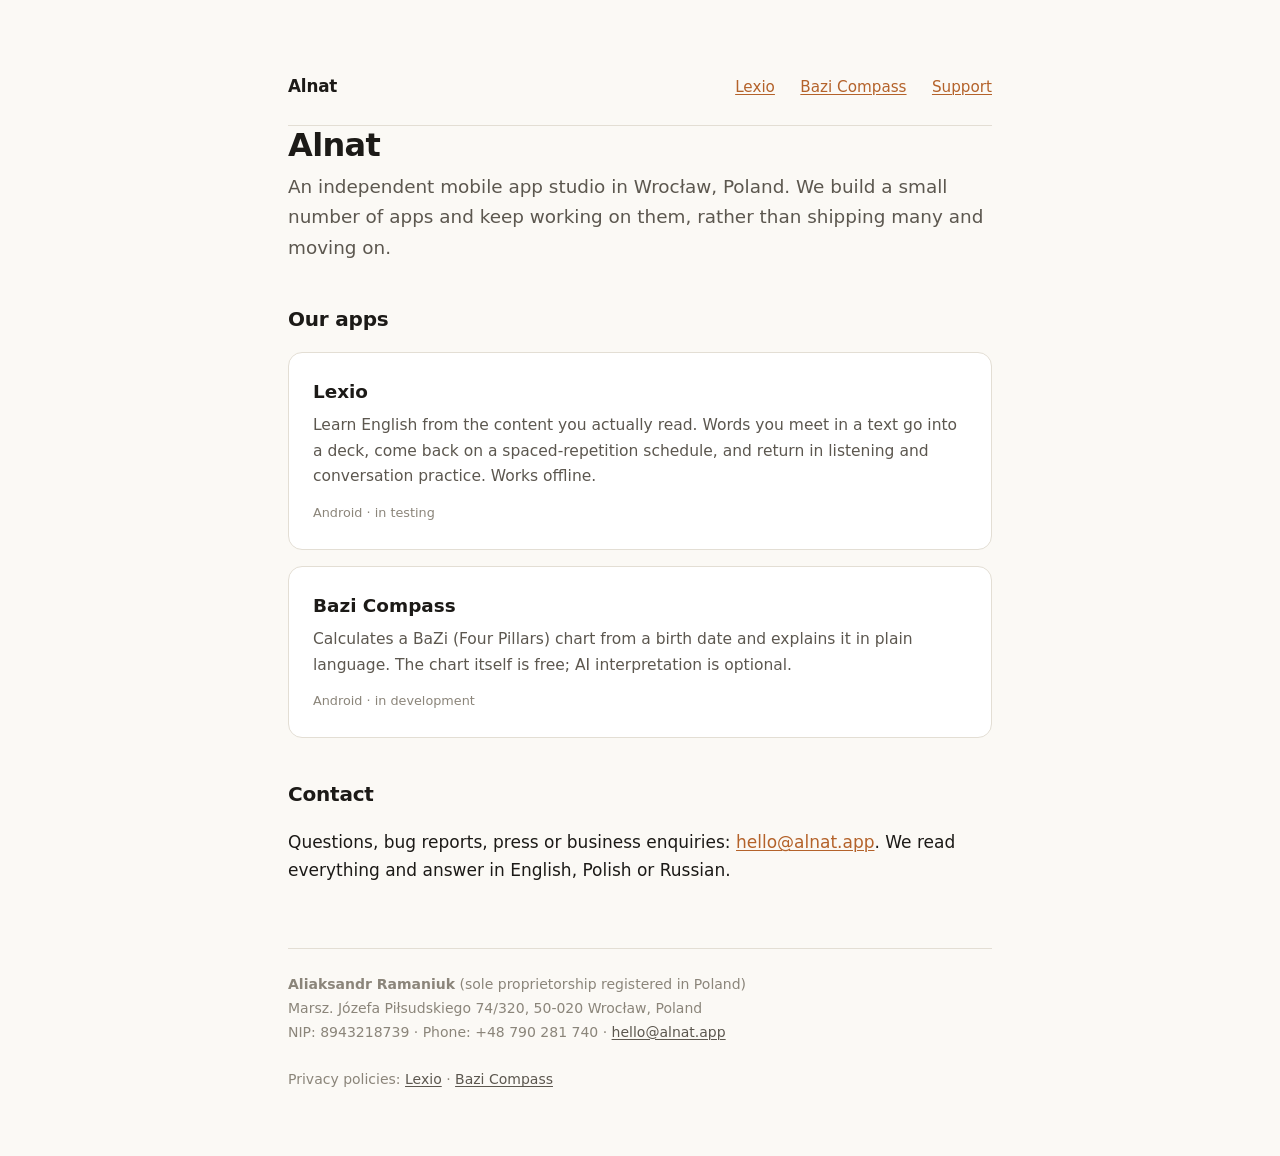
==== index.html @ 39a7bcdd "Сайт студии Alnat: страницы приложений и политики Статика на GitHub Pages под alnat.app. Сайт нужен " ====
<!DOCTYPE html>
<html lang="en">
<head>
<meta charset="utf-8">
<meta name="viewport" content="width=device-width, initial-scale=1">
<title>Alnat — mobile apps studio</title>
<meta name="description" content="Alnat is an independent mobile app studio based in Wrocław, Poland. We build Lexio and Bazi Compass.">
<link rel="stylesheet" href="/style.css">
</head>
<body>
<div class="wrap">

  <header class="top">
    <a class="brand" href="/">Alnat</a>
    <nav>
      <a href="/lexio/">Lexio</a>
      <a href="/bazi/">Bazi Compass</a>
      <a href="/support/">Support</a>
    </nav>
  </header>

  <h1>Alnat</h1>
  <p class="lead">
    An independent mobile app studio in Wrocław, Poland. We build a small number
    of apps and keep working on them, rather than shipping many and moving on.
  </p>

  <h2>Our apps</h2>

  <a class="app-card" href="/lexio/">
    <h3>Lexio</h3>
    <p>
      Learn English from the content you actually read. Words you meet in a text
      go into a deck, come back on a spaced-repetition schedule, and return in
      listening and conversation practice. Works offline.
    </p>
    <span class="tag">Android · in testing</span>
  </a>

  <a class="app-card" href="/bazi/">
    <h3>Bazi Compass</h3>
    <p>
      Calculates a BaZi (Four Pillars) chart from a birth date and explains it in
      plain language. The chart itself is free; AI interpretation is optional.
    </p>
    <span class="tag">Android · in development</span>
  </a>

  <h2>Contact</h2>
  <p>
    Questions, bug reports, press or business enquiries:
    <a href="mailto:hello@alnat.app">hello@alnat.app</a>.
    We read everything and answer in English, Polish or Russian.
  </p>

  <footer class="legal">
    <strong>Aliaksandr Ramaniuk</strong> (sole proprietorship registered in Poland)<br>
    Marsz. Józefa Piłsudskiego 74/320, 50-020 Wrocław, Poland<br>
    NIP: 8943218739 · Phone: +48 790 281 740 · <a href="mailto:hello@alnat.app">hello@alnat.app</a><br>
    <br>
    Privacy policies: <a href="/lexio/privacy/">Lexio</a> · <a href="/bazi/privacy/">Bazi Compass</a>
  </footer>

</div>
</body>
</html>
---- style.css ----
/* Alnat — общие стили сайта студии.
   Один файл на все страницы: их семь, и заводить сборку ради этого незачем. */

:root {
  --paper: #fbf9f5;
  --ink: #1c1a17;
  --muted: #5c574f;
  --faint: #8b857a;
  --line: #e3ded4;
  --accent: #b4622a;
  --card: #ffffff;
}

@media (prefers-color-scheme: dark) {
  :root {
    --paper: #161513;
    --ink: #ece8e1;
    --muted: #a8a298;
    --faint: #756f66;
    --line: #2c2a26;
    --accent: #d98246;
    --card: #1e1c19;
  }
}

* { box-sizing: border-box; }

body {
  margin: 0;
  padding: 0 1.25rem;
  background: var(--paper);
  color: var(--ink);
  font-family: system-ui, -apple-system, "Segoe UI", Roboto, sans-serif;
  font-size: 17px;
  line-height: 1.65;
  -webkit-text-size-adjust: 100%;
}

.wrap { max-width: 44rem; margin: 0 auto; padding: 3rem 0 4rem; }

a { color: var(--accent); text-decoration-thickness: 1px; text-underline-offset: 2px; }
a:hover { text-decoration-thickness: 2px; }

h1 { font-size: 2rem; line-height: 1.2; margin: 0 0 .5rem; letter-spacing: -.02em; }
h2 { font-size: 1.25rem; margin: 2.5rem 0 .75rem; letter-spacing: -.01em; }
h3 { font-size: 1rem; margin: 1.75rem 0 .5rem; }

.lead { font-size: 1.15rem; color: var(--muted); margin: 0 0 2rem; }

/* Шапка: имя студии слева, разделы справа. */
header.top {
  display: flex; flex-wrap: wrap; gap: 1rem;
  align-items: baseline; justify-content: space-between;
  padding: 1.5rem 0; border-bottom: 1px solid var(--line);
}
header.top .brand { font-weight: 700; font-size: 1.05rem; color: var(--ink); text-decoration: none; letter-spacing: -.01em; }
header.top nav a { margin-left: 1.25rem; font-size: .95rem; }

/* Карточка приложения на главной. */
.app-card {
  display: block; padding: 1.5rem; margin: 1rem 0;
  background: var(--card); border: 1px solid var(--line); border-radius: 14px;
  text-decoration: none; color: inherit;
}
.app-card:hover { border-color: var(--accent); }
.app-card h3 { margin: 0 0 .35rem; font-size: 1.15rem; color: var(--ink); }
.app-card p { margin: 0; color: var(--muted); font-size: .97rem; }
.app-card .tag { display: inline-block; margin-top: .75rem; font-size: .8rem; color: var(--faint); }

table { border-collapse: collapse; width: 100%; margin: 1rem 0; font-size: .95rem; }
th, td { text-align: left; padding: .6rem .75rem; border-bottom: 1px solid var(--line); vertical-align: top; }
th { color: var(--faint); font-weight: 600; font-size: .85rem; }

/* Врезка для главного утверждения политики. */
.note {
  padding: 1rem 1.25rem; margin: 1.5rem 0;
  border-left: 3px solid var(--accent); background: var(--card);
  border-radius: 0 8px 8px 0;
}
.note p { margin: 0; }

ul { padding-left: 1.25rem; }
li { margin: .4rem 0; }

footer.legal {
  margin-top: 4rem; padding-top: 1.5rem;
  border-top: 1px solid var(--line);
  font-size: .875rem; color: var(--faint); line-height: 1.7;
}
footer.legal a { color: var(--muted); }

.updated { font-size: .875rem; color: var(--faint); margin-top: -1rem; margin-bottom: 2rem; }
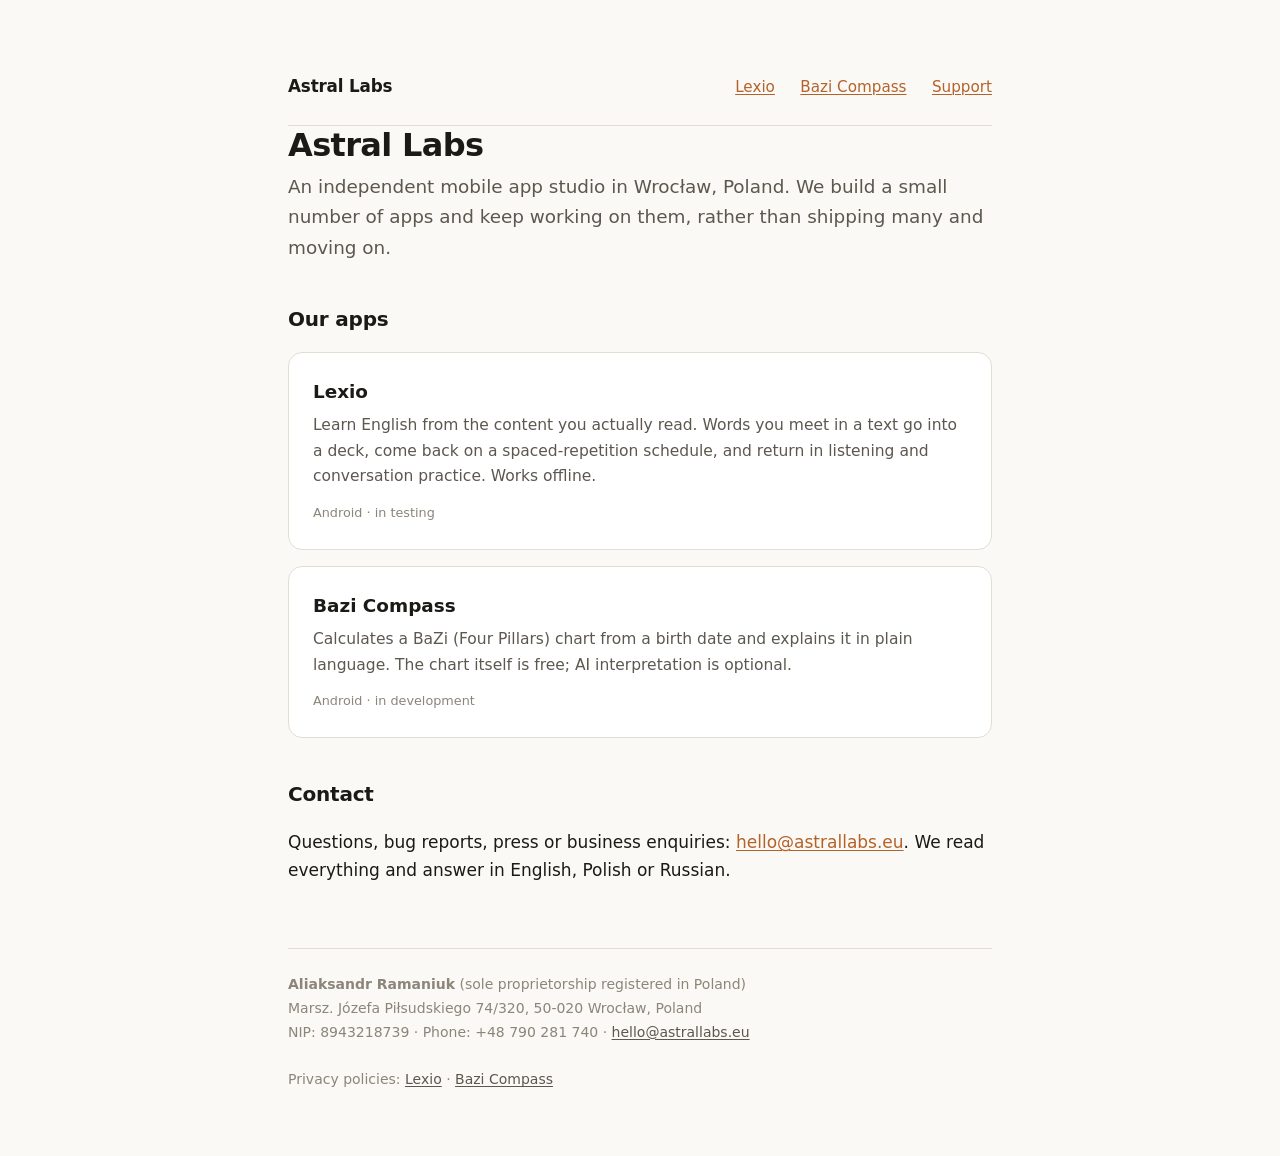
==== commit 3c2de42a: "Студия Astral Labs вместо Alnat: имя, домен astrallabs.eu, почта Имя разработчика в Play уже Astral " ====
--- a/index.html
+++ b/index.html
@@ -3,15 +3,15 @@
 <head>
 <meta charset="utf-8">
 <meta name="viewport" content="width=device-width, initial-scale=1">
-<title>Alnat — mobile apps studio</title>
-<meta name="description" content="Alnat is an independent mobile app studio based in Wrocław, Poland. We build Lexio and Bazi Compass.">
+<title>Astral Labs — mobile apps studio</title>
+<meta name="description" content="Astral Labs is an independent mobile app studio based in Wrocław, Poland. We build Lexio and Bazi Compass.">
 <link rel="stylesheet" href="/style.css">
 </head>
 <body>
 <div class="wrap">
 
   <header class="top">
-    <a class="brand" href="/">Alnat</a>
+    <a class="brand" href="/">Astral Labs</a>
     <nav>
       <a href="/lexio/">Lexio</a>
       <a href="/bazi/">Bazi Compass</a>
@@ -19,7 +19,7 @@
     </nav>
   </header>
 
-  <h1>Alnat</h1>
+  <h1>Astral Labs</h1>
   <p class="lead">
     An independent mobile app studio in Wrocław, Poland. We build a small number
     of apps and keep working on them, rather than shipping many and moving on.
@@ -49,14 +49,14 @@
   <h2>Contact</h2>
   <p>
     Questions, bug reports, press or business enquiries:
-    <a href="mailto:hello@alnat.app">hello@alnat.app</a>.
+    <a href="mailto:hello@astrallabs.eu">hello@astrallabs.eu</a>.
     We read everything and answer in English, Polish or Russian.
   </p>
 
   <footer class="legal">
     <strong>Aliaksandr Ramaniuk</strong> (sole proprietorship registered in Poland)<br>
     Marsz. Józefa Piłsudskiego 74/320, 50-020 Wrocław, Poland<br>
-    NIP: 8943218739 · Phone: +48 790 281 740 · <a href="mailto:hello@alnat.app">hello@alnat.app</a><br>
+    NIP: 8943218739 · Phone: +48 790 281 740 · <a href="mailto:hello@astrallabs.eu">hello@astrallabs.eu</a><br>
     <br>
     Privacy policies: <a href="/lexio/privacy/">Lexio</a> · <a href="/bazi/privacy/">Bazi Compass</a>
   </footer>
--- a/style.css
+++ b/style.css
@@ -1,4 +1,4 @@
-/* Alnat — общие стили сайта студии.
+/* Astral Labs — общие стили сайта студии.
    Один файл на все страницы: их семь, и заводить сборку ради этого незачем. */
 
 :root {
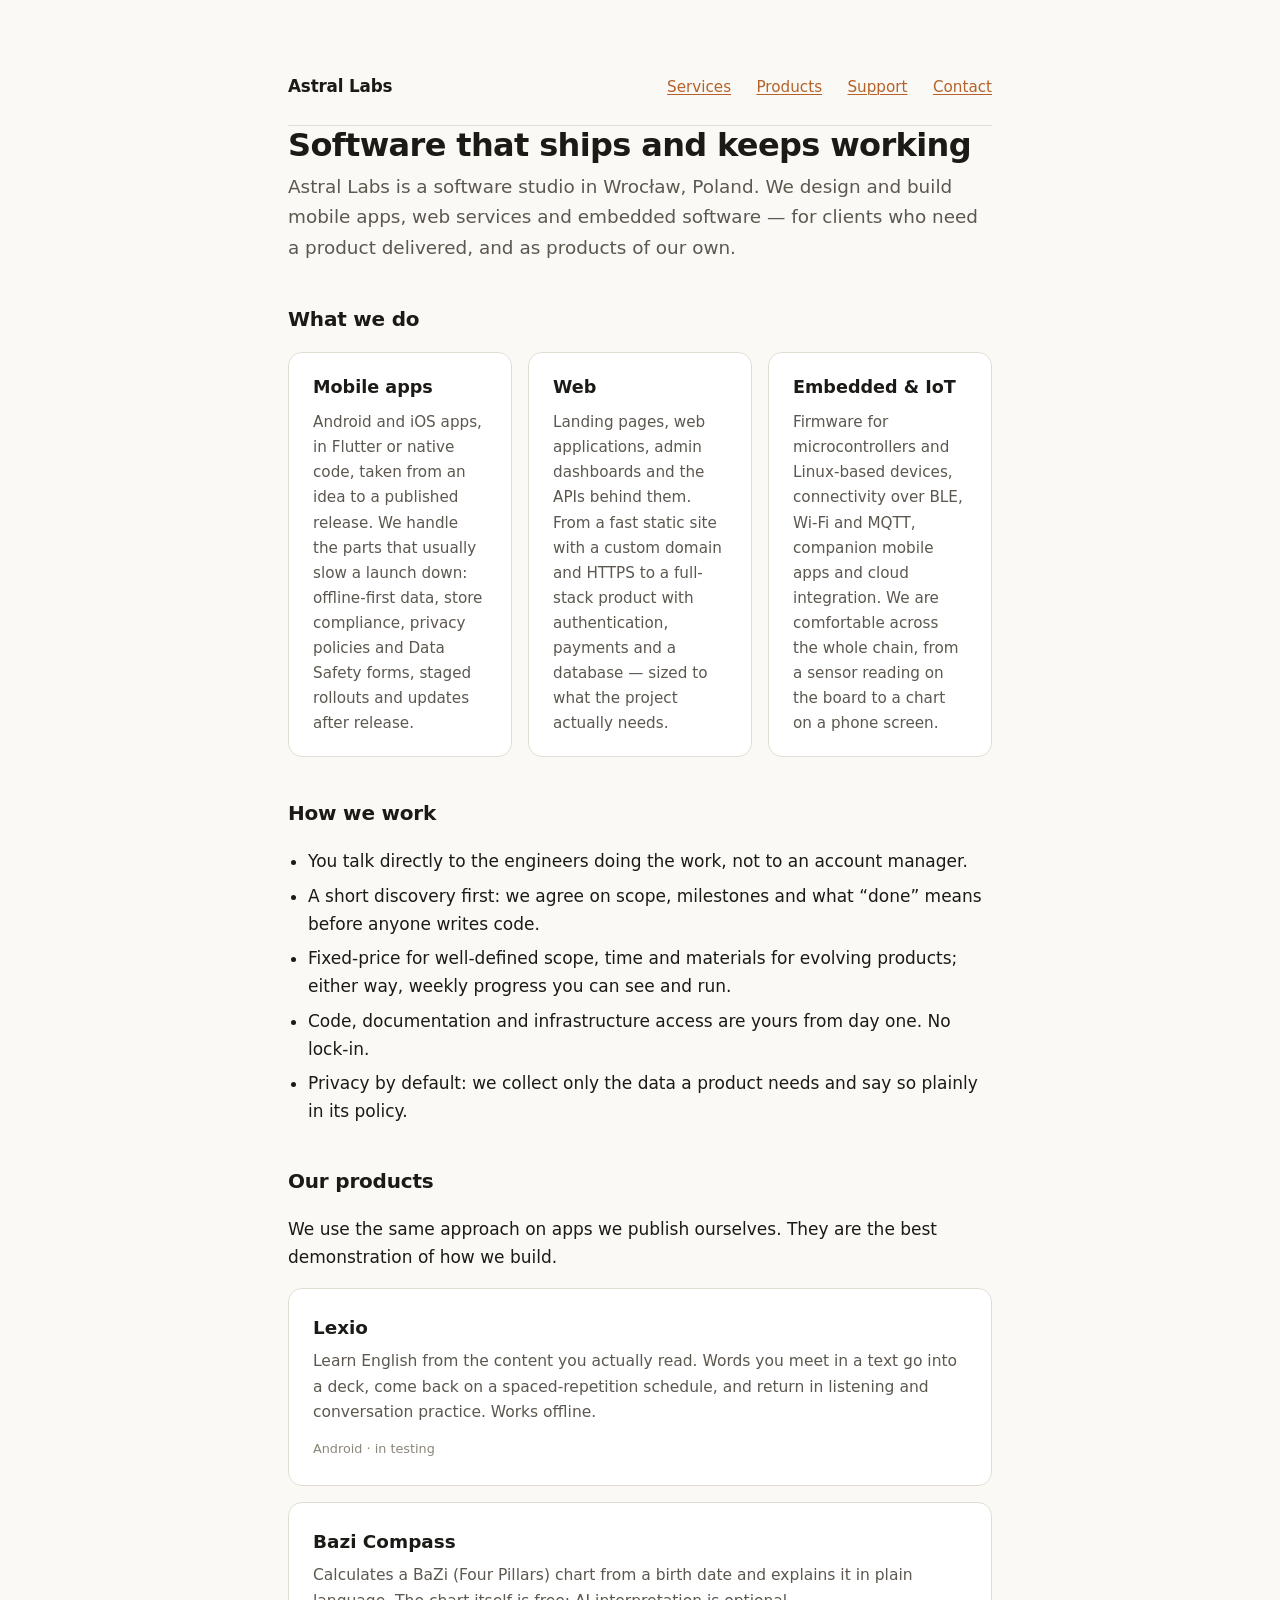
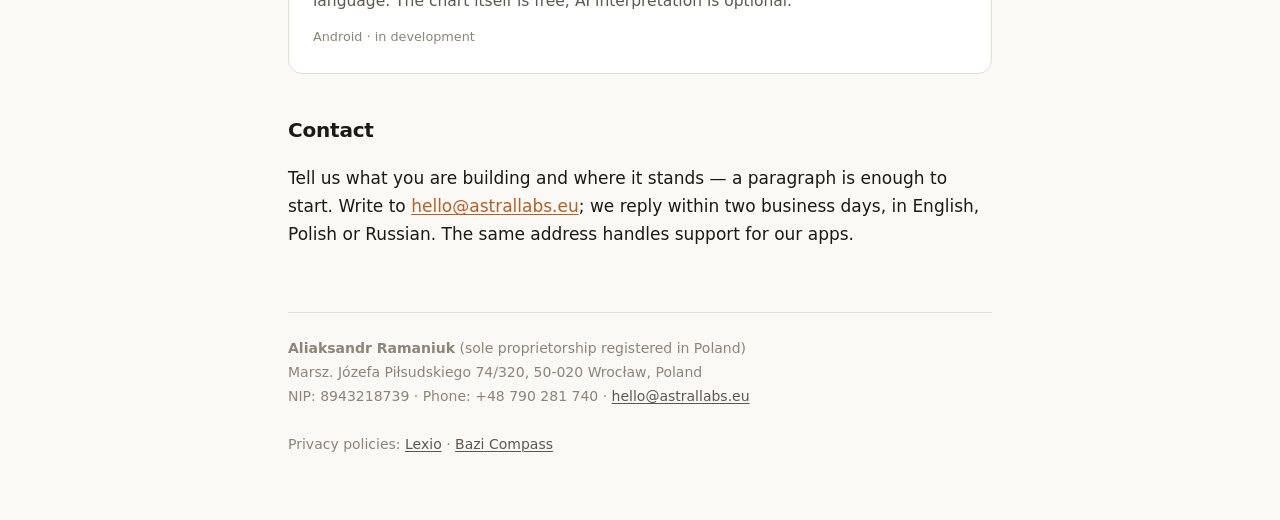
==== commit 33fefc2f: "Главная как лендинг студии: услуги, подход, продукты Вместо рассказа об одном разработчике — что сту" ====
--- a/index.html
+++ b/index.html
@@ -3,8 +3,8 @@
 <head>
 <meta charset="utf-8">
 <meta name="viewport" content="width=device-width, initial-scale=1">
-<title>Astral Labs — mobile apps studio</title>
-<meta name="description" content="Astral Labs is an independent mobile app studio based in Wrocław, Poland. We build Lexio and Bazi Compass.">
+<title>Astral Labs — mobile, web and embedded software studio</title>
+<meta name="description" content="Astral Labs is a software studio in Wrocław, Poland. We build mobile apps, web services and embedded software — for clients and as our own products.">
 <link rel="stylesheet" href="/style.css">
 </head>
 <body>
@@ -13,19 +13,68 @@
   <header class="top">
     <a class="brand" href="/">Astral Labs</a>
     <nav>
-      <a href="/lexio/">Lexio</a>
-      <a href="/bazi/">Bazi Compass</a>
+      <a href="#services">Services</a>
+      <a href="#products">Products</a>
       <a href="/support/">Support</a>
+      <a href="#contact">Contact</a>
     </nav>
   </header>
 
-  <h1>Astral Labs</h1>
+  <h1>Software that ships and keeps working</h1>
   <p class="lead">
-    An independent mobile app studio in Wrocław, Poland. We build a small number
-    of apps and keep working on them, rather than shipping many and moving on.
+    Astral Labs is a software studio in Wrocław, Poland. We design and build
+    mobile apps, web services and embedded software — for clients who need a
+    product delivered, and as products of our own.
   </p>
 
-  <h2>Our apps</h2>
+  <h2 id="services">What we do</h2>
+
+  <div class="grid">
+    <section class="service">
+      <h3>Mobile apps</h3>
+      <p>
+        Android and iOS apps, in Flutter or native code, taken from an idea to a
+        published release. We handle the parts that usually slow a launch down:
+        offline-first data, store compliance, privacy policies and Data Safety
+        forms, staged rollouts and updates after release.
+      </p>
+    </section>
+
+    <section class="service">
+      <h3>Web</h3>
+      <p>
+        Landing pages, web applications, admin dashboards and the APIs behind
+        them. From a fast static site with a custom domain and HTTPS to a
+        full-stack product with authentication, payments and a database — sized
+        to what the project actually needs.
+      </p>
+    </section>
+
+    <section class="service">
+      <h3>Embedded &amp; IoT</h3>
+      <p>
+        Firmware for microcontrollers and Linux-based devices, connectivity over
+        BLE, Wi-Fi and MQTT, companion mobile apps and cloud integration. We
+        are comfortable across the whole chain, from a sensor reading on the
+        board to a chart on a phone screen.
+      </p>
+    </section>
+  </div>
+
+  <h2>How we work</h2>
+  <ul>
+    <li>You talk directly to the engineers doing the work, not to an account manager.</li>
+    <li>A short discovery first: we agree on scope, milestones and what “done” means before anyone writes code.</li>
+    <li>Fixed-price for well-defined scope, time and materials for evolving products; either way, weekly progress you can see and run.</li>
+    <li>Code, documentation and infrastructure access are yours from day one. No lock-in.</li>
+    <li>Privacy by default: we collect only the data a product needs and say so plainly in its policy.</li>
+  </ul>
+
+  <h2 id="products">Our products</h2>
+  <p>
+    We use the same approach on apps we publish ourselves. They are the best
+    demonstration of how we build.
+  </p>
 
   <a class="app-card" href="/lexio/">
     <h3>Lexio</h3>
@@ -46,11 +95,12 @@
     <span class="tag">Android · in development</span>
   </a>
 
-  <h2>Contact</h2>
+  <h2 id="contact">Contact</h2>
   <p>
-    Questions, bug reports, press or business enquiries:
-    <a href="mailto:hello@astrallabs.eu">hello@astrallabs.eu</a>.
-    We read everything and answer in English, Polish or Russian.
+    Tell us what you are building and where it stands — a paragraph is enough
+    to start. Write to <a href="mailto:hello@astrallabs.eu">hello@astrallabs.eu</a>;
+    we reply within two business days, in English, Polish or Russian.
+    The same address handles support for our apps.
   </p>
 
   <footer class="legal">
--- a/style.css
+++ b/style.css
@@ -90,3 +90,12 @@
 footer.legal a { color: var(--muted); }
 
 .updated { font-size: .875rem; color: var(--faint); margin-top: -1rem; margin-bottom: 2rem; }
+
+/* Услуги на главной: три карточки в ряд, на телефоне в столбик. */
+.grid { display: grid; grid-template-columns: repeat(auto-fit, minmax(13rem, 1fr)); gap: 1rem; margin: 1rem 0; }
+.service {
+  padding: 1.25rem 1.5rem;
+  background: var(--card); border: 1px solid var(--line); border-radius: 14px;
+}
+.service h3 { margin: 0 0 .5rem; font-size: 1.1rem; }
+.service p { margin: 0; color: var(--muted); font-size: .95rem; }
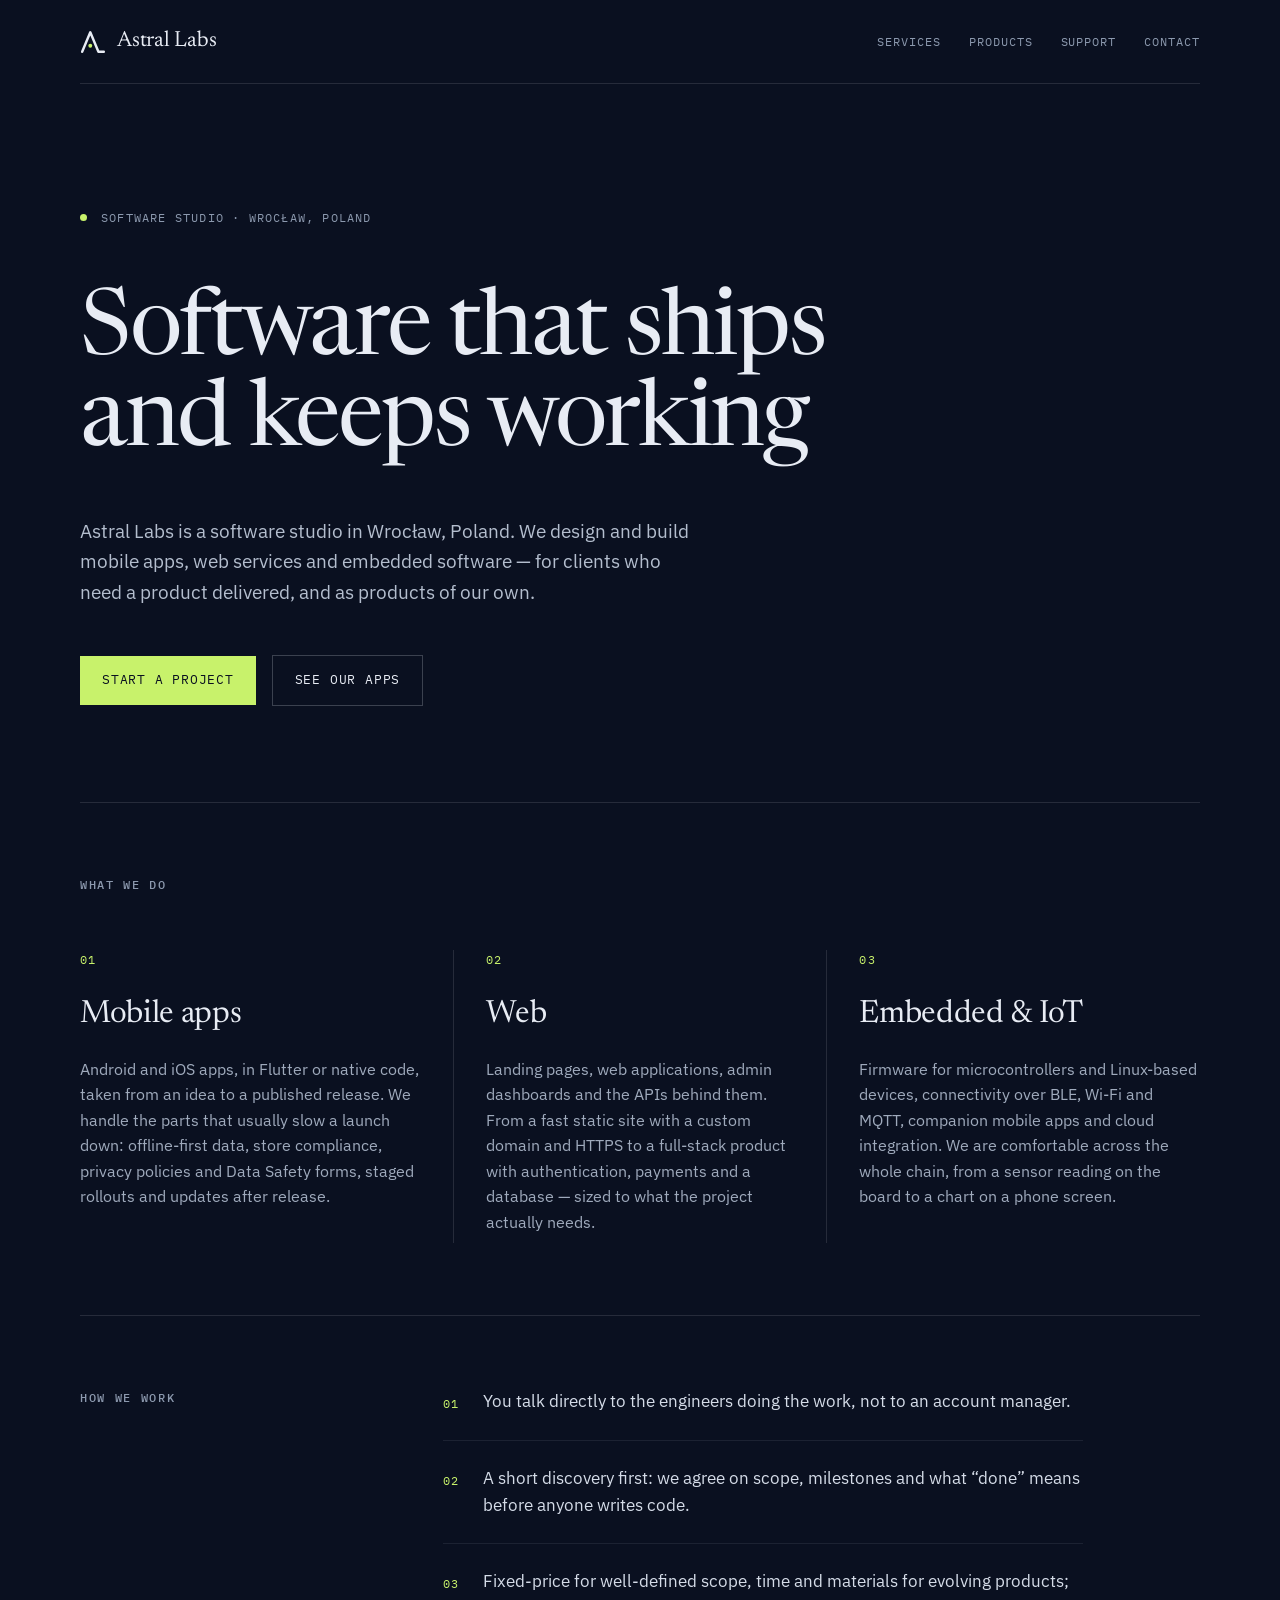
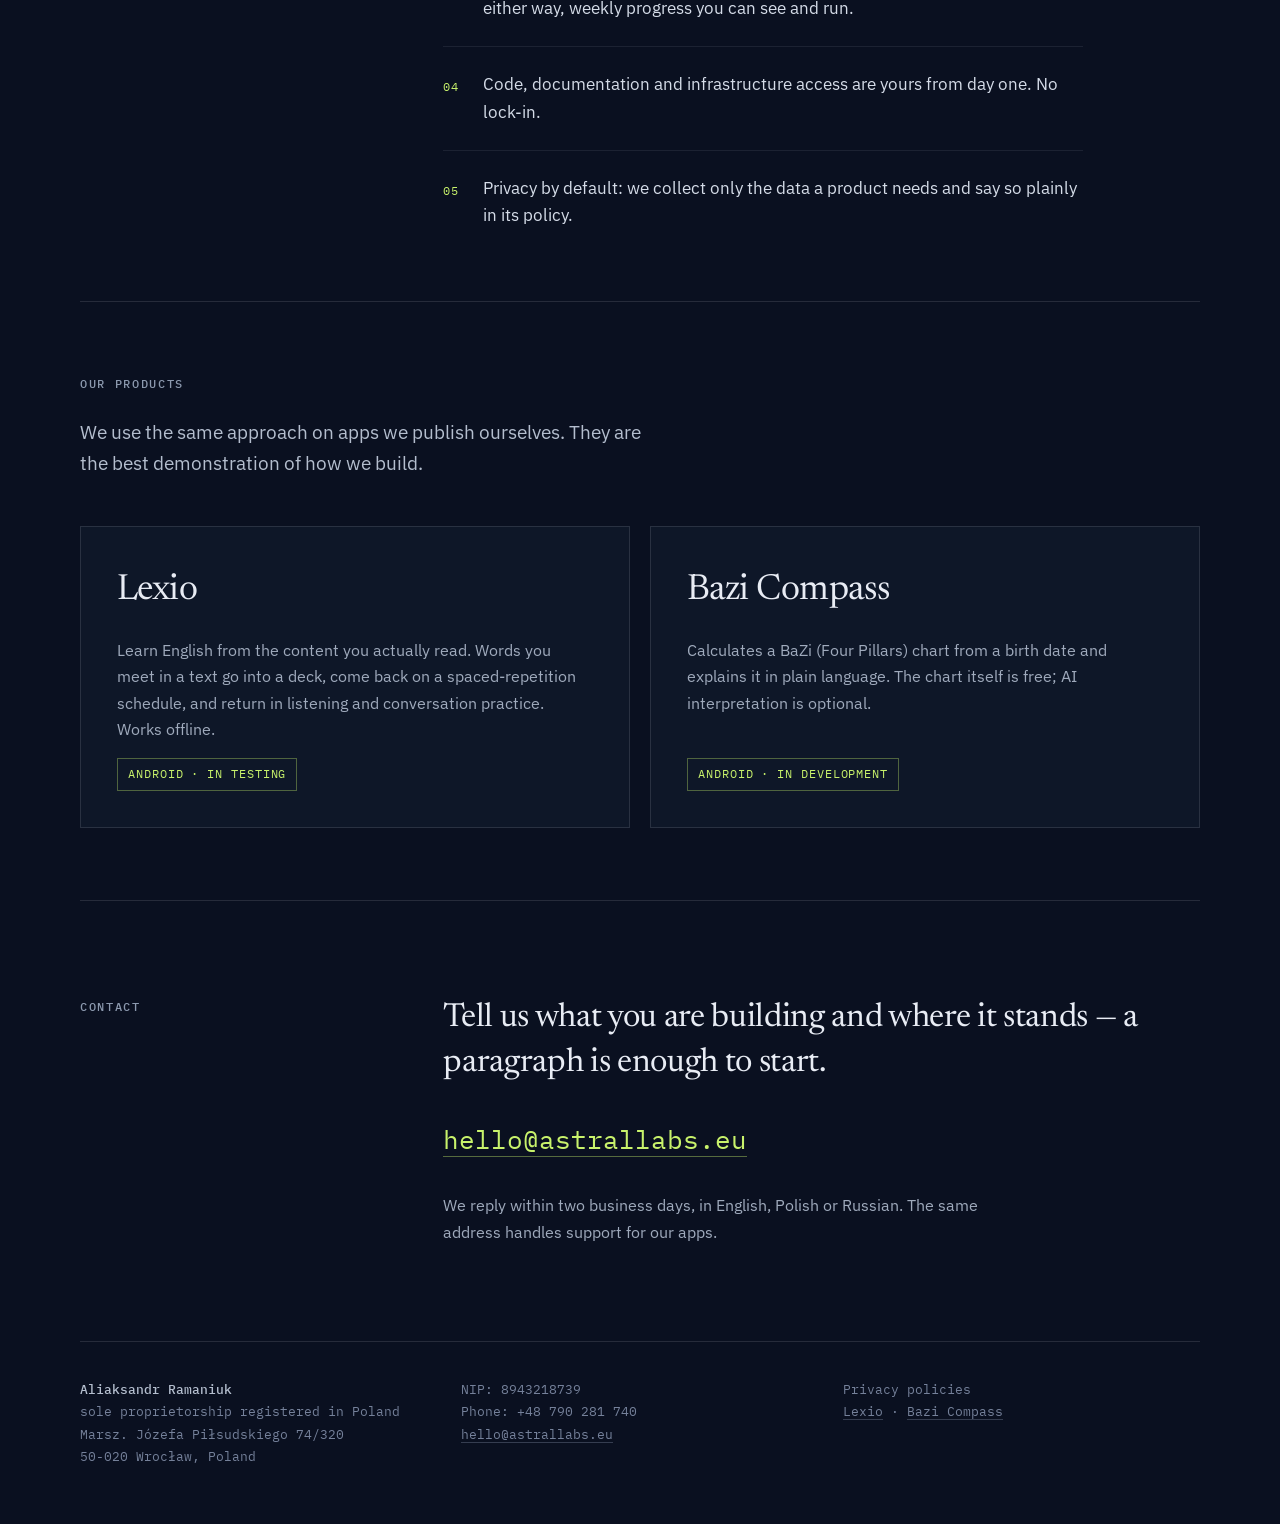
==== commit 221adfae: "Главная по макету из Claude Design: тёмная тема, Newsreader и IBM Plex Макет «Astral Labs - Home» из" ====
--- a/index.html
+++ b/index.html
@@ -5,13 +5,21 @@
 <meta name="viewport" content="width=device-width, initial-scale=1">
 <title>Astral Labs — mobile, web and embedded software studio</title>
 <meta name="description" content="Astral Labs is a software studio in Wrocław, Poland. We build mobile apps, web services and embedded software — for clients and as our own products.">
-<link rel="stylesheet" href="/style.css">
+<meta name="theme-color" content="#0A1020">
+<link rel="icon" type="image/svg+xml" href="/favicon.svg">
+<link rel="preconnect" href="https://fonts.googleapis.com">
+<link rel="preconnect" href="https://fonts.gstatic.com" crossorigin>
+<link href="https://fonts.googleapis.com/css2?family=Newsreader:ital,opsz,wght@0,6..72,300;0,6..72,400;1,6..72,300&family=IBM+Plex+Mono:wght@400;500&family=IBM+Plex+Sans:wght@400;500&display=swap" rel="stylesheet">
+<link rel="stylesheet" href="/theme.css">
 </head>
 <body>
 <div class="wrap">
 
   <header class="top">
-    <a class="brand" href="/">Astral Labs</a>
+    <a class="brand" href="/">
+      <svg viewBox="0 0 48 48" fill="none" aria-hidden="true"><path d="M4 42 L19 6 L34 42 H44" stroke="#E8ECF4" stroke-width="4.5" stroke-linecap="round" stroke-linejoin="round"/><circle cx="19" cy="31" r="3.6" fill="#C8F26B"/></svg>
+      <span>Astral Labs</span>
+    </a>
     <nav>
       <a href="#services">Services</a>
       <a href="#products">Products</a>
@@ -20,95 +28,123 @@
     </nav>
   </header>
 
-  <h1>Software that ships and keeps working</h1>
-  <p class="lead">
-    Astral Labs is a software studio in Wrocław, Poland. We design and build
-    mobile apps, web services and embedded software — for clients who need a
-    product delivered, and as products of our own.
-  </p>
+  <section class="hero">
+    <p class="eyebrow">Software studio · Wrocław, Poland</p>
+    <h1>Software that ships and keeps working</h1>
+    <p class="lead">
+      Astral Labs is a software studio in Wrocław, Poland. We design and build
+      mobile apps, web services and embedded software — for clients who need a
+      product delivered, and as products of our own.
+    </p>
+    <div class="actions">
+      <a class="btn primary" href="#contact">Start a project</a>
+      <a class="btn ghost" href="#products">See our apps</a>
+    </div>
+  </section>
 
-  <h2 id="services">What we do</h2>
+  <section class="block" id="services">
+    <h2 class="label">What we do</h2>
+    <div class="services">
+      <section>
+        <div class="num">01</div>
+        <h3>Mobile apps</h3>
+        <p>
+          Android and iOS apps, in Flutter or native code, taken from an idea to a
+          published release. We handle the parts that usually slow a launch down:
+          offline-first data, store compliance, privacy policies and Data Safety
+          forms, staged rollouts and updates after release.
+        </p>
+      </section>
+      <section>
+        <div class="num">02</div>
+        <h3>Web</h3>
+        <p>
+          Landing pages, web applications, admin dashboards and the APIs behind
+          them. From a fast static site with a custom domain and HTTPS to a
+          full-stack product with authentication, payments and a database — sized
+          to what the project actually needs.
+        </p>
+      </section>
+      <section>
+        <div class="num">03</div>
+        <h3>Embedded &amp; IoT</h3>
+        <p>
+          Firmware for microcontrollers and Linux-based devices, connectivity over
+          BLE, Wi-Fi and MQTT, companion mobile apps and cloud integration. We
+          are comfortable across the whole chain, from a sensor reading on the
+          board to a chart on a phone screen.
+        </p>
+      </section>
+    </div>
+  </section>
 
-  <div class="grid">
-    <section class="service">
-      <h3>Mobile apps</h3>
-      <p>
-        Android and iOS apps, in Flutter or native code, taken from an idea to a
-        published release. We handle the parts that usually slow a launch down:
-        offline-first data, store compliance, privacy policies and Data Safety
-        forms, staged rollouts and updates after release.
+  <section class="block split">
+    <h2 class="label">How we work</h2>
+    <ul class="principles">
+      <li><span class="num">01</span><span>You talk directly to the engineers doing the work, not to an account manager.</span></li>
+      <li><span class="num">02</span><span>A short discovery first: we agree on scope, milestones and what “done” means before anyone writes code.</span></li>
+      <li><span class="num">03</span><span>Fixed-price for well-defined scope, time and materials for evolving products; either way, weekly progress you can see and run.</span></li>
+      <li><span class="num">04</span><span>Code, documentation and infrastructure access are yours from day one. No lock-in.</span></li>
+      <li><span class="num">05</span><span>Privacy by default: we collect only the data a product needs and say so plainly in its policy.</span></li>
+    </ul>
+  </section>
+
+  <section class="block" id="products">
+    <h2 class="label" style="margin-bottom:24px">Our products</h2>
+    <p class="intro" style="margin-bottom:48px;max-width:52ch">
+      We use the same approach on apps we publish ourselves. They are the best
+      demonstration of how we build.
+    </p>
+    <div class="products">
+      <a class="app-card" href="/lexio/">
+        <h3>Lexio</h3>
+        <p>
+          Learn English from the content you actually read. Words you meet in a text
+          go into a deck, come back on a spaced-repetition schedule, and return in
+          listening and conversation practice. Works offline.
+        </p>
+        <span class="tag">Android · in testing</span>
+      </a>
+      <a class="app-card" href="/bazi/">
+        <h3>Bazi Compass</h3>
+        <p>
+          Calculates a BaZi (Four Pillars) chart from a birth date and explains it in
+          plain language. The chart itself is free; AI interpretation is optional.
+        </p>
+        <span class="tag">Android · in development</span>
+      </a>
+    </div>
+  </section>
+
+  <section class="block split contact" id="contact">
+    <h2 class="label">Contact</h2>
+    <div class="contact-body">
+      <p class="pitch">Tell us what you are building and where it stands — a paragraph is enough to start.</p>
+      <div><a class="email" href="mailto:hello@astrallabs.eu">hello@astrallabs.eu</a></div>
+      <p class="aside">
+        We reply within two business days, in English, Polish or Russian.
+        The same address handles support for our apps.
       </p>
-    </section>
-
-    <section class="service">
-      <h3>Web</h3>
-      <p>
-        Landing pages, web applications, admin dashboards and the APIs behind
-        them. From a fast static site with a custom domain and HTTPS to a
-        full-stack product with authentication, payments and a database — sized
-        to what the project actually needs.
-      </p>
-    </section>
-
-    <section class="service">
-      <h3>Embedded &amp; IoT</h3>
-      <p>
-        Firmware for microcontrollers and Linux-based devices, connectivity over
-        BLE, Wi-Fi and MQTT, companion mobile apps and cloud integration. We
-        are comfortable across the whole chain, from a sensor reading on the
-        board to a chart on a phone screen.
-      </p>
-    </section>
-  </div>
-
-  <h2>How we work</h2>
-  <ul>
-    <li>You talk directly to the engineers doing the work, not to an account manager.</li>
-    <li>A short discovery first: we agree on scope, milestones and what “done” means before anyone writes code.</li>
-    <li>Fixed-price for well-defined scope, time and materials for evolving products; either way, weekly progress you can see and run.</li>
-    <li>Code, documentation and infrastructure access are yours from day one. No lock-in.</li>
-    <li>Privacy by default: we collect only the data a product needs and say so plainly in its policy.</li>
-  </ul>
-
-  <h2 id="products">Our products</h2>
-  <p>
-    We use the same approach on apps we publish ourselves. They are the best
-    demonstration of how we build.
-  </p>
-
-  <a class="app-card" href="/lexio/">
-    <h3>Lexio</h3>
-    <p>
-      Learn English from the content you actually read. Words you meet in a text
-      go into a deck, come back on a spaced-repetition schedule, and return in
-      listening and conversation practice. Works offline.
-    </p>
-    <span class="tag">Android · in testing</span>
-  </a>
-
-  <a class="app-card" href="/bazi/">
-    <h3>Bazi Compass</h3>
-    <p>
-      Calculates a BaZi (Four Pillars) chart from a birth date and explains it in
-      plain language. The chart itself is free; AI interpretation is optional.
-    </p>
-    <span class="tag">Android · in development</span>
-  </a>
-
-  <h2 id="contact">Contact</h2>
-  <p>
-    Tell us what you are building and where it stands — a paragraph is enough
-    to start. Write to <a href="mailto:hello@astrallabs.eu">hello@astrallabs.eu</a>;
-    we reply within two business days, in English, Polish or Russian.
-    The same address handles support for our apps.
-  </p>
+    </div>
+  </section>
 
   <footer class="legal">
-    <strong>Aliaksandr Ramaniuk</strong> (sole proprietorship registered in Poland)<br>
-    Marsz. Józefa Piłsudskiego 74/320, 50-020 Wrocław, Poland<br>
-    NIP: 8943218739 · Phone: +48 790 281 740 · <a href="mailto:hello@astrallabs.eu">hello@astrallabs.eu</a><br>
-    <br>
-    Privacy policies: <a href="/lexio/privacy/">Lexio</a> · <a href="/bazi/privacy/">Bazi Compass</a>
+    <div>
+      <strong>Aliaksandr Ramaniuk</strong><br>
+      sole proprietorship registered in Poland<br>
+      Marsz. Józefa Piłsudskiego 74/320<br>
+      50-020 Wrocław, Poland
+    </div>
+    <div>
+      NIP: 8943218739<br>
+      Phone: +48 790 281 740<br>
+      <a href="mailto:hello@astrallabs.eu">hello@astrallabs.eu</a>
+    </div>
+    <div>
+      Privacy policies<br>
+      <a href="/lexio/privacy/">Lexio</a> ·
+      <a href="/bazi/privacy/">Bazi Compass</a>
+    </div>
   </footer>
 
 </div>
--- a/theme.css
+++ b/theme.css
@@ -0,0 +1,173 @@
+/* Astral Labs — тема из Claude Design (проект «Astral Labs», Home).
+   Тёмно-синяя основа, Newsreader для заголовков, IBM Plex Sans для текста,
+   IBM Plex Mono для подписей. Страницы переезжают на неё по одной;
+   те, что ещё на style.css, эту таблицу не подключают. */
+
+:root {
+  --bg: #0A1020;
+  --bg-raised: #0E1728;
+  --bg-hover: #111C31;
+  --ink: #E8ECF4;
+  --ink-soft: #D5DCE8;
+  --muted: #B4BECE;
+  --muted-2: #9FAABC;
+  --label: #8C99AE;
+  --faint: #75819A;
+  --line: rgba(232,236,244,0.12);
+  --line-soft: rgba(232,236,244,0.08);
+  --accent: #C8F26B;
+  --accent-hover: #DCFF8F;
+  --serif: Newsreader, Georgia, "Times New Roman", serif;
+  --sans: "IBM Plex Sans", system-ui, -apple-system, "Segoe UI", Roboto, sans-serif;
+  --mono: "IBM Plex Mono", ui-monospace, SFMono-Regular, Menlo, monospace;
+}
+
+* { box-sizing: border-box; }
+html, body { margin: 0; padding: 0; background: var(--bg); }
+body {
+  color: var(--ink);
+  font-family: var(--sans);
+  font-size: 17px;
+  line-height: 1.6;
+  padding: 0 40px;
+  -webkit-text-size-adjust: 100%;
+}
+a { color: var(--ink); }
+a:hover { color: var(--accent); }
+::selection { background: var(--accent); color: var(--bg); }
+
+.wrap { max-width: 1120px; margin: 0 auto; }
+
+/* Моноширинная подпись раздела. */
+.label {
+  margin: 0;
+  font-family: var(--mono);
+  font-size: 12px;
+  font-weight: 500;
+  letter-spacing: 0.14em;
+  text-transform: uppercase;
+  color: var(--label);
+}
+
+/* Шапка. */
+header.top {
+  display: flex; align-items: center; justify-content: space-between; gap: 32px;
+  padding: 24px 0; border-bottom: 1px solid var(--line);
+}
+header.top .brand {
+  display: flex; align-items: center; gap: 11px;
+  font-family: var(--serif); font-size: 22px; letter-spacing: -0.01em;
+  text-decoration: none; color: var(--ink);
+}
+header.top .brand svg { width: 26px; height: 26px; flex: none; }
+header.top nav {
+  display: flex; gap: 28px; flex-wrap: wrap;
+  font-family: var(--mono); font-size: 12px; letter-spacing: 0.08em; text-transform: uppercase;
+}
+header.top nav a { text-decoration: none; color: var(--label); }
+header.top nav a:hover { color: var(--accent); }
+
+/* Первый экран. */
+.hero { padding: 112px 0 96px; display: grid; gap: 48px; }
+.eyebrow {
+  display: flex; align-items: center; gap: 14px;
+  font-family: var(--mono); font-size: 12px; letter-spacing: 0.1em; text-transform: uppercase; color: var(--label);
+}
+.eyebrow::before { content: ""; width: 7px; height: 7px; background: var(--accent); border-radius: 50%; display: block; }
+.hero h1 {
+  margin: 0; font-family: var(--serif); font-weight: 400;
+  font-size: clamp(46px, 7.2vw, 104px); line-height: 0.98; letter-spacing: -0.025em;
+  max-width: 16ch; text-wrap: balance;
+}
+.hero .lead, .intro { margin: 0; max-width: 56ch; font-size: 19px; line-height: 1.6; color: var(--muted); text-wrap: pretty; }
+.actions { display: flex; gap: 16px; flex-wrap: wrap; align-items: center; }
+.btn {
+  font-family: var(--mono); font-size: 13px; letter-spacing: 0.06em; text-transform: uppercase;
+  padding: 14px 22px; text-decoration: none;
+}
+.btn.primary { background: var(--accent); color: var(--bg); }
+.btn.primary:hover { background: var(--accent-hover); color: var(--bg); }
+.btn.ghost { color: var(--ink); border: 1px solid rgba(232,236,244,0.22); }
+.btn.ghost:hover { border-color: var(--accent); color: var(--accent); }
+
+/* Разделы. */
+section.block { padding: 72px 0; border-top: 1px solid var(--line); }
+section.block .label { margin-bottom: 56px; }
+section.split {
+  display: grid; grid-template-columns: minmax(200px, 1fr) minmax(0, 2.4fr); gap: 48px;
+}
+section.split .label { margin-bottom: 0; }
+
+/* Услуги: колонки, разделённые тонкой линией. */
+.services {
+  display: grid; grid-template-columns: repeat(auto-fit, minmax(260px, 1fr));
+  gap: 1px; background: var(--line);
+}
+.services > section { background: var(--bg); padding: 0 32px 8px; }
+.services > section:first-child { padding-left: 0; }
+.services > section:last-child { padding-right: 0; }
+.num { font-family: var(--mono); font-size: 12px; color: var(--accent); letter-spacing: 0.1em; margin-bottom: 20px; }
+.services h3 { margin: 0 0 16px; font-family: var(--serif); font-weight: 400; font-size: 32px; letter-spacing: -0.01em; }
+.services p { margin: 0; font-size: 15.5px; line-height: 1.65; color: var(--muted-2); text-wrap: pretty; }
+
+/* Принципы: нумерованный список. */
+.principles { margin: 0; padding: 0; list-style: none; display: grid; gap: 24px; max-width: 64ch; }
+.principles li {
+  display: grid; grid-template-columns: 32px 1fr; gap: 8px;
+  font-size: 17px; line-height: 1.6; color: var(--ink-soft); text-wrap: pretty;
+  border-bottom: 1px solid var(--line-soft); padding-bottom: 24px;
+}
+.principles li:last-child { border-bottom: 0; padding-bottom: 0; }
+.principles .num { margin: 0; padding-top: 6px; }
+
+/* Продукты. */
+.products { display: grid; gap: 20px; grid-template-columns: repeat(auto-fit, minmax(320px, 1fr)); }
+.app-card {
+  display: flex; flex-direction: column; gap: 16px;
+  text-decoration: none; color: var(--ink);
+  background: var(--bg-raised); border: 1px solid var(--line); padding: 36px;
+}
+.app-card:hover { border-color: var(--accent); background: var(--bg-hover); color: var(--ink); }
+.app-card h3 { margin: 0; font-family: var(--serif); font-weight: 400; font-size: 36px; letter-spacing: -0.015em; }
+.app-card p { margin: 0; font-size: 16px; line-height: 1.65; color: var(--muted-2); text-wrap: pretty; flex: 1; }
+.app-card .tag {
+  font-family: var(--mono); font-size: 11.5px; letter-spacing: 0.08em; text-transform: uppercase;
+  color: var(--accent); border: 1px solid rgba(200,242,107,0.35); padding: 6px 10px; align-self: flex-start;
+}
+
+/* Контакт. */
+section.contact { padding: 96px 0; }
+.contact-body { display: grid; gap: 32px; }
+.contact-body .pitch {
+  margin: 0; max-width: 54ch; font-family: var(--serif);
+  font-size: clamp(24px, 2.6vw, 34px); line-height: 1.35; letter-spacing: -0.01em; color: var(--ink); text-wrap: pretty;
+}
+.contact-body .email {
+  font-family: var(--mono); font-size: clamp(18px, 2.2vw, 26px); color: var(--accent);
+  text-decoration: none; border-bottom: 1px solid rgba(200,242,107,0.4);
+}
+.contact-body .email:hover { border-bottom-color: var(--accent); }
+.contact-body .aside { margin: 0; max-width: 54ch; font-size: 16px; line-height: 1.65; color: var(--muted-2); text-wrap: pretty; }
+
+/* Подвал с реквизитами. */
+footer.legal {
+  padding: 36px 0 56px; border-top: 1px solid var(--line);
+  display: grid; grid-template-columns: repeat(auto-fit, minmax(240px, 1fr)); gap: 24px;
+  font-family: var(--mono); font-size: 12.5px; line-height: 1.8; color: var(--faint);
+}
+footer.legal strong { color: var(--muted); font-weight: 500; }
+footer.legal a { color: var(--faint); text-decoration: none; border-bottom: 1px solid rgba(117,129,154,0.4); }
+footer.legal a:hover { color: var(--accent); border-bottom-color: var(--accent); }
+
+/* Узкие экраны. */
+@media (max-width: 720px) {
+  body { padding: 0 20px; }
+  header.top { flex-direction: column; align-items: flex-start; gap: 16px; }
+  header.top nav { gap: 18px; }
+  .hero { padding: 64px 0 56px; gap: 32px; }
+  section.block { padding: 48px 0; }
+  section.block .label { margin-bottom: 32px; }
+  section.split { grid-template-columns: minmax(0, 1fr); gap: 24px; }
+  .services > section { padding: 24px 0 8px; }
+  section.contact { padding: 64px 0; }
+}
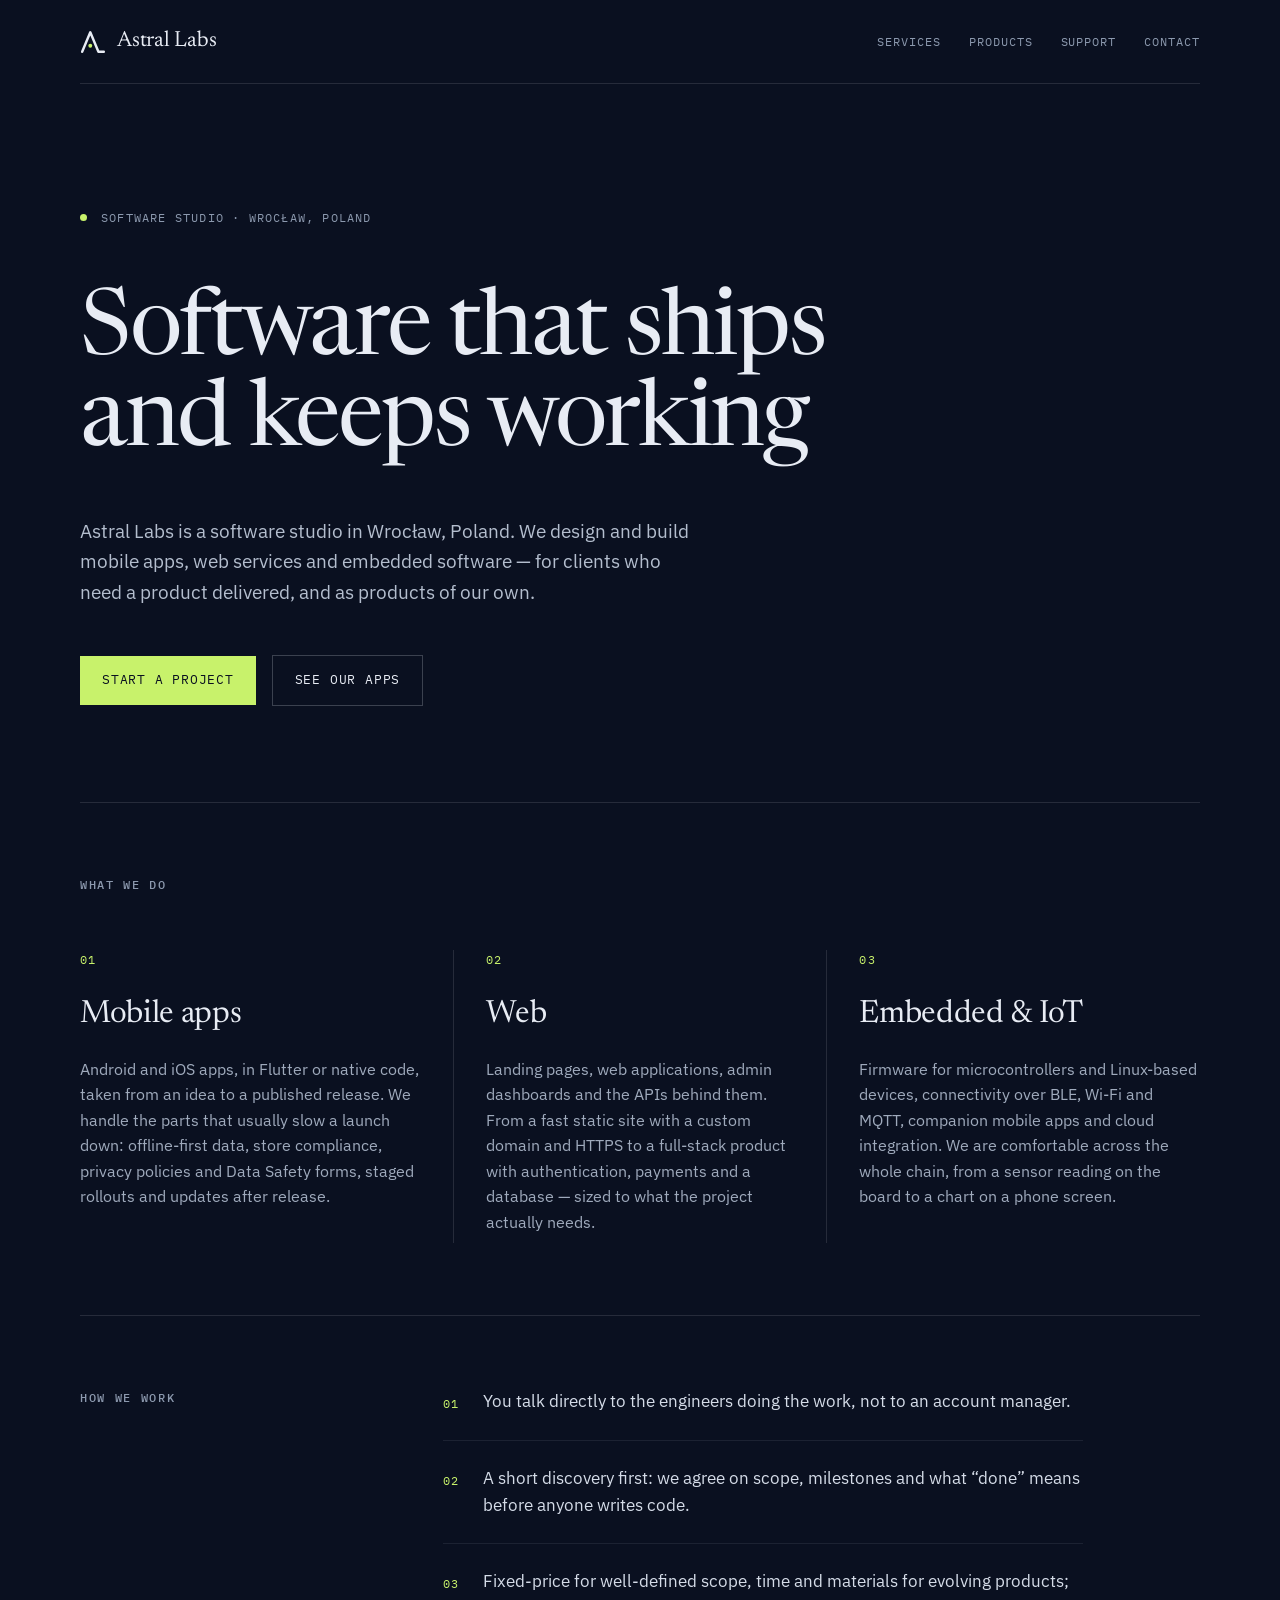
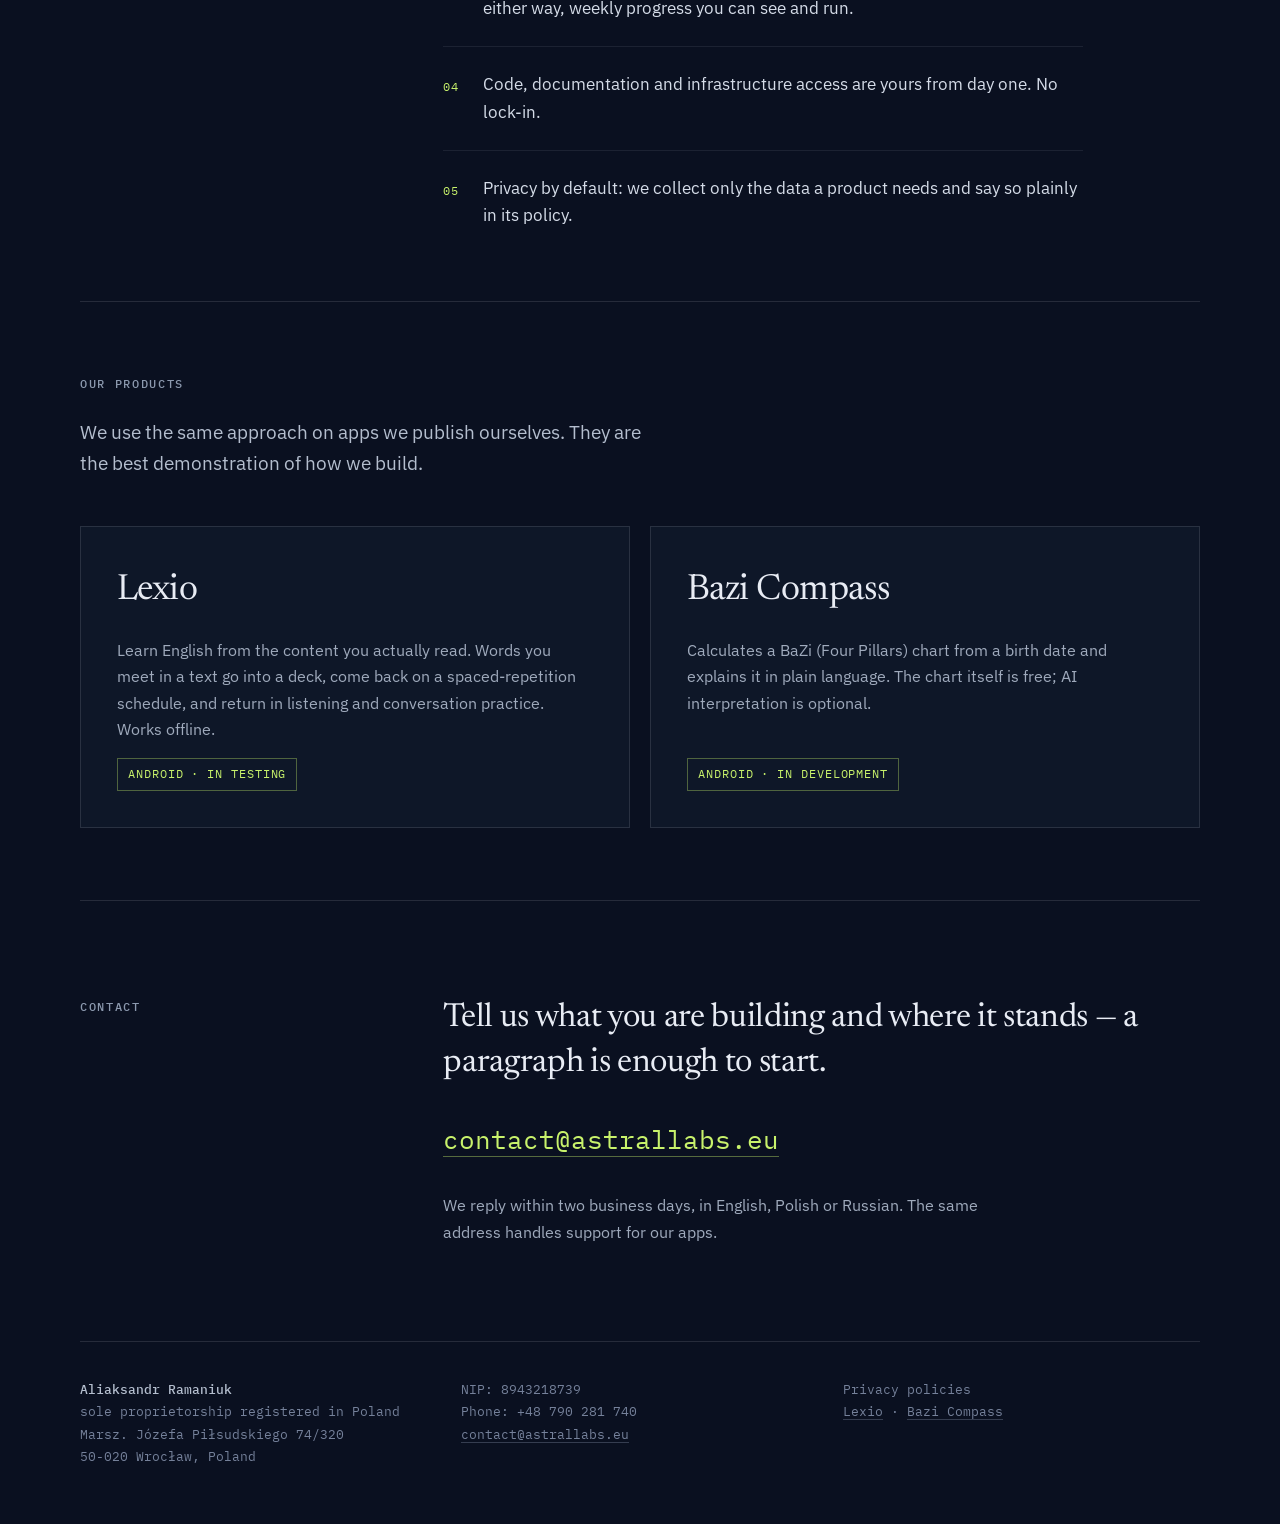
==== commit 61b87af2: "Контактный адрес contact@ вместо hello@ Нейтральнее для ревьюера Google и заказчика; hello@ и suppor" ====
--- a/index.html
+++ b/index.html
@@ -120,7 +120,7 @@
     <h2 class="label">Contact</h2>
     <div class="contact-body">
       <p class="pitch">Tell us what you are building and where it stands — a paragraph is enough to start.</p>
-      <div><a class="email" href="mailto:hello@astrallabs.eu">hello@astrallabs.eu</a></div>
+      <div><a class="email" href="mailto:contact@astrallabs.eu">contact@astrallabs.eu</a></div>
       <p class="aside">
         We reply within two business days, in English, Polish or Russian.
         The same address handles support for our apps.
@@ -138,7 +138,7 @@
     <div>
       NIP: 8943218739<br>
       Phone: +48 790 281 740<br>
-      <a href="mailto:hello@astrallabs.eu">hello@astrallabs.eu</a>
+      <a href="mailto:contact@astrallabs.eu">contact@astrallabs.eu</a>
     </div>
     <div>
       Privacy policies<br>
--- a/theme.css
+++ b/theme.css
@@ -171,3 +171,79 @@
   .services > section { padding: 24px 0 8px; }
   section.contact { padding: 64px 0; }
 }
+
+/* ---- Внутренние страницы: продукт, поддержка, политики ---- */
+:root { --text: #C3CBD9; }
+header.top nav a.active { color: var(--accent); }
+
+/* Заголовок страницы. */
+.page-hero { padding: 96px 0 72px; border-bottom: 1px solid var(--line); display: grid; gap: 32px; }
+.page-hero h1 {
+  margin: 0; font-family: var(--serif); font-weight: 400;
+  font-size: clamp(52px, 7.5vw, 104px); line-height: 0.95; letter-spacing: -0.03em; text-wrap: balance;
+}
+.page-hero h1.xl { font-size: clamp(56px, 8vw, 112px); }
+.page-hero .tagline {
+  margin: 0; max-width: 56ch; font-family: var(--serif);
+  font-size: clamp(22px, 2.4vw, 30px); line-height: 1.35; letter-spacing: -0.01em; color: var(--ink-soft); text-wrap: pretty;
+}
+.page-hero.doc-hero { padding: 80px 0 64px; gap: 28px; }
+.page-hero.doc-hero h1 { font-size: clamp(40px, 5.5vw, 72px); line-height: 1.02; letter-spacing: -0.025em; }
+.meta { font-family: var(--mono); font-size: 12px; letter-spacing: 0.1em; text-transform: uppercase; color: var(--label); }
+
+/* Ссылка в тексте: лаймовая с тонким подчёркиванием. */
+.doc a, .page-hero a, .callout a { color: var(--accent); text-decoration: none; border-bottom: 1px solid rgba(200,242,107,0.4); }
+.doc a:hover, .page-hero a:hover, .callout a:hover { border-bottom-color: var(--accent); }
+
+/* Врезка с главным утверждением. */
+.callout {
+  max-width: 66ch; border: 1px solid rgba(200,242,107,0.35); background: var(--bg-raised);
+  padding: 28px 32px; font-size: 17px; line-height: 1.65; color: var(--text); text-wrap: pretty;
+}
+.callout strong, .doc strong { color: var(--ink); font-weight: 500; }
+
+/* Статья: подпись слева, содержание справа. */
+article.doc {
+  display: grid; grid-template-columns: minmax(180px, 1fr) minmax(0, 2.6fr);
+  column-gap: 48px; row-gap: 64px; padding: 72px 0;
+}
+article.doc.tight { row-gap: 56px; padding: 64px 0; }
+article.doc > .label { padding-top: 6px; }
+.doc p { margin: 0; max-width: 66ch; font-size: 17px; line-height: 1.7; color: var(--text); text-wrap: pretty; }
+.doc .stack { display: grid; gap: 20px; max-width: 66ch; }
+.doc .stack.loose { gap: 28px; }
+.doc .stack.wide { gap: 36px; }
+.doc .stack .callout { max-width: none; }
+.doc h3 { margin: 0; font-family: var(--serif); font-weight: 400; font-size: 26px; letter-spacing: -0.01em; color: var(--ink); }
+.doc .sub { display: grid; gap: 12px; }
+.doc .principles li { color: var(--text); }
+.doc .principles.compact { gap: 20px; }
+.doc .principles.compact li { padding-bottom: 20px; }
+.doc .principles.dense { gap: 18px; }
+.doc .principles.dense li { padding-bottom: 18px; }
+.doc .principles.plain li { display: block; }
+.bullets { margin: 0; padding-left: 20px; display: grid; gap: 8px; font-size: 17px; line-height: 1.6; color: var(--text); }
+.bullets li { margin: 0; }
+
+/* Таблица. */
+.doc table { border-collapse: collapse; width: 100%; font-size: 15.5px; line-height: 1.55; color: var(--text); }
+.doc th {
+  text-align: left; font-family: var(--mono); font-size: 11.5px; font-weight: 500;
+  letter-spacing: 0.1em; text-transform: uppercase; color: var(--label);
+  padding: 0 16px 12px 0; border-bottom: 1px solid rgba(232,236,244,0.2); vertical-align: bottom;
+}
+.doc th:last-child { padding-right: 0; }
+.doc td { padding: 14px 16px 14px 0; border-bottom: 1px solid var(--line-soft); vertical-align: top; }
+.doc td:last-child { padding-right: 0; }
+.doc td.key { width: 45%; }
+.doc td.key.half { width: 50%; }
+
+@media (max-width: 720px) {
+  .page-hero { padding: 56px 0 40px; gap: 20px; }
+  .page-hero.doc-hero { padding: 48px 0 36px; }
+  article.doc, article.doc.tight { grid-template-columns: minmax(0, 1fr); row-gap: 16px; padding: 40px 0; }
+  article.doc > .label { margin-top: 32px; padding-top: 0; }
+  article.doc > .label:first-child { margin-top: 0; }
+  .spacer { display: none; }
+  .callout { padding: 20px 22px; }
+}
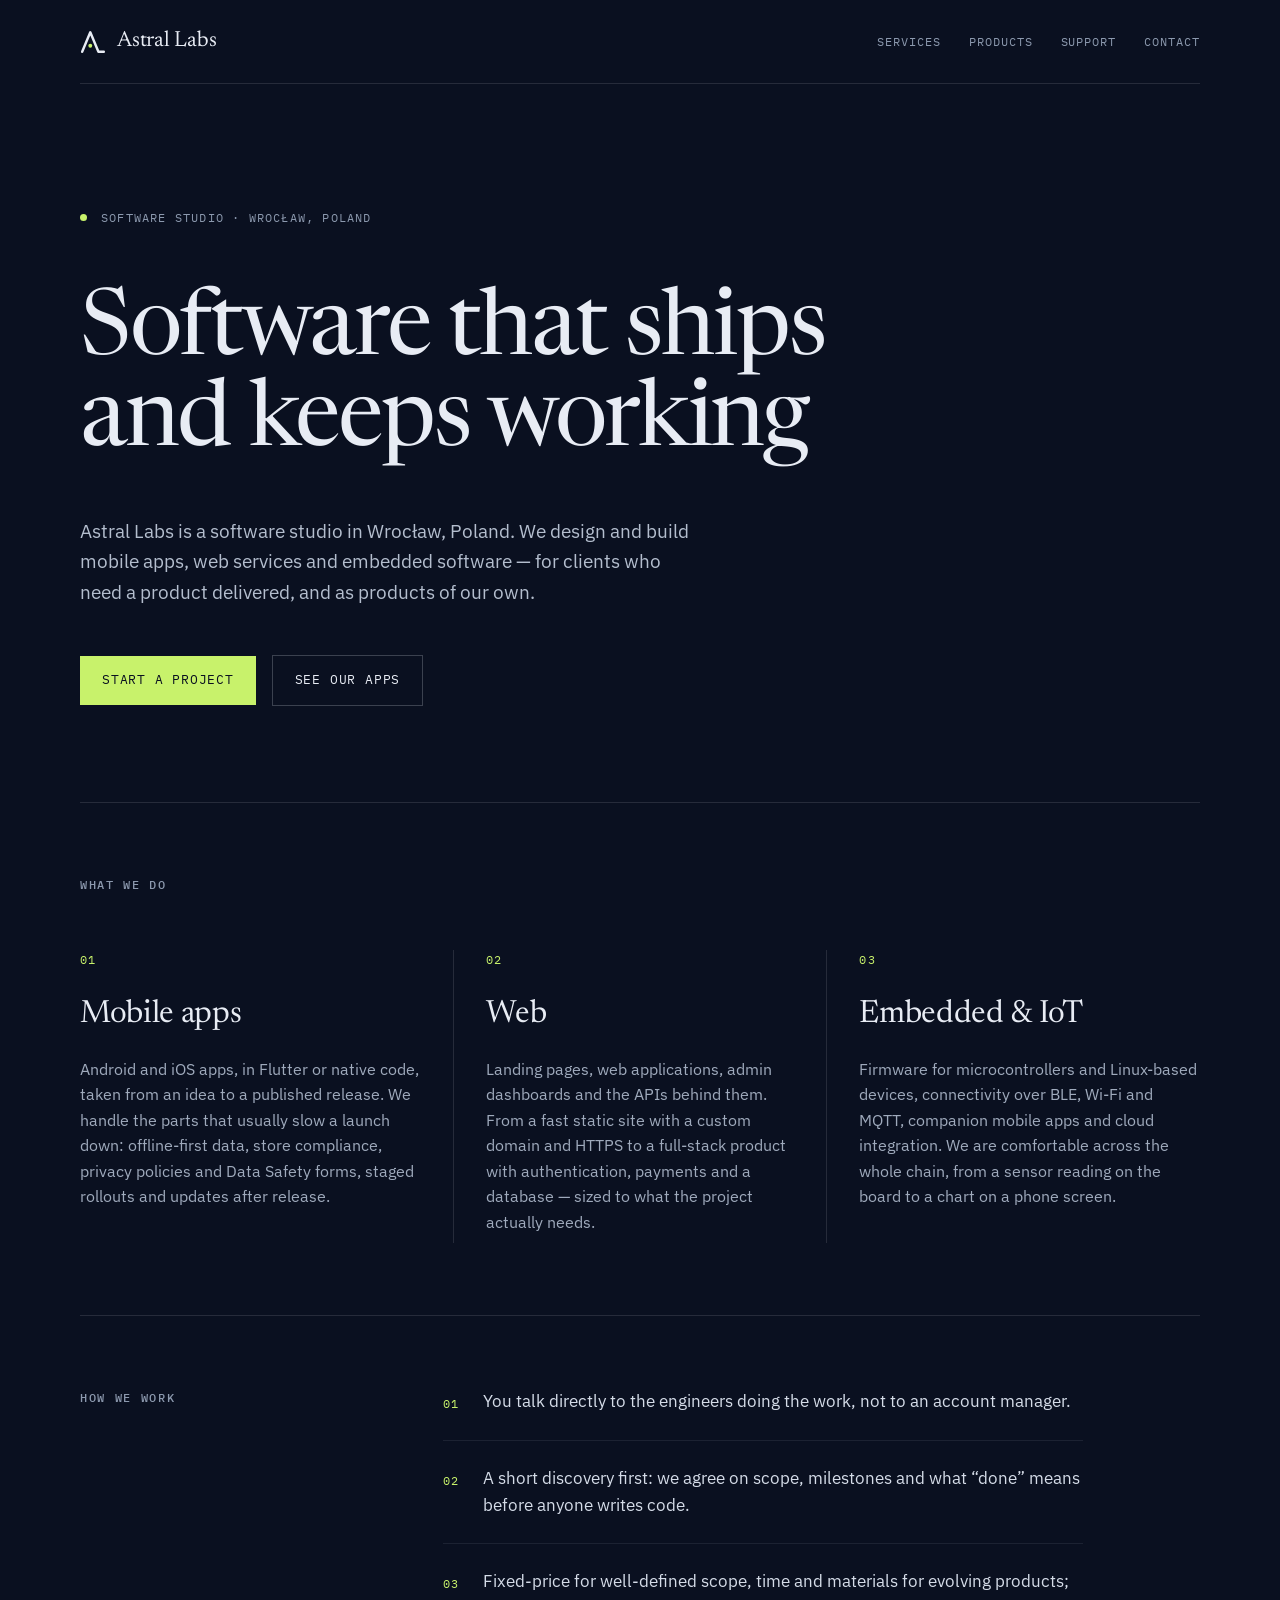
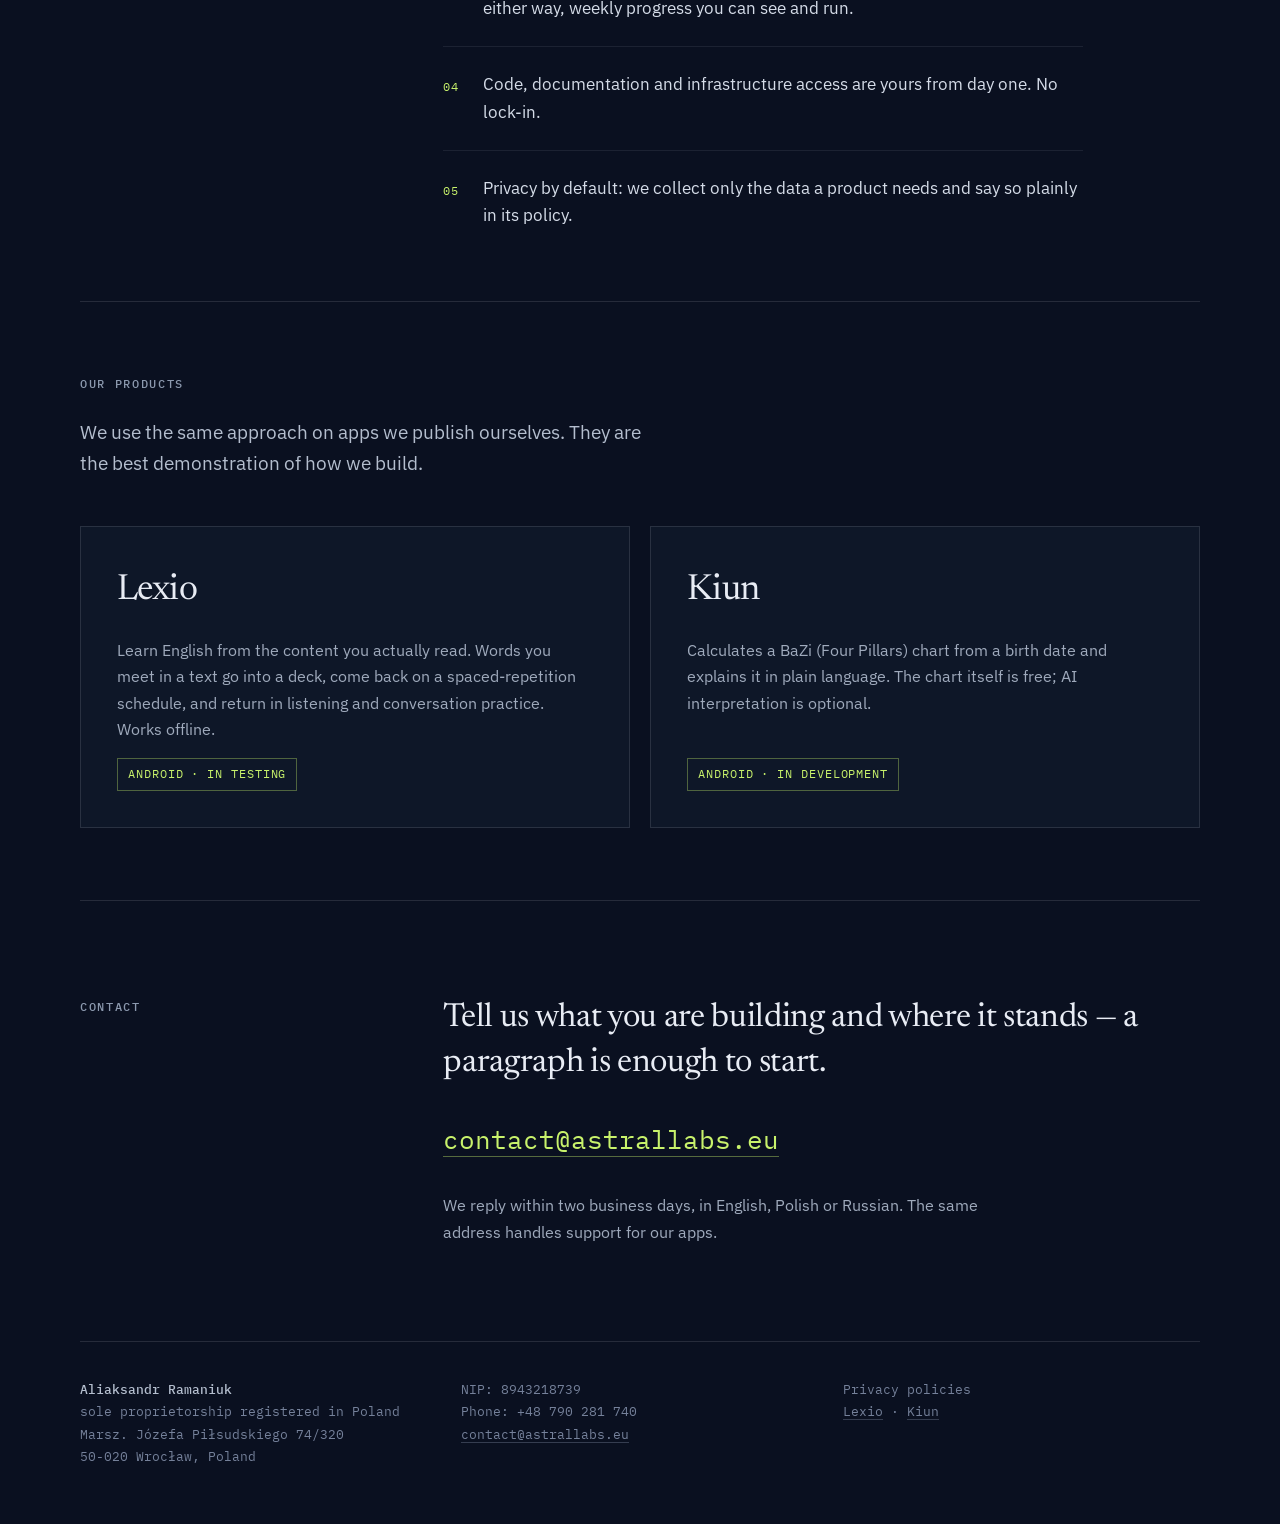
==== commit 9830cb4f: "Сайт: продукт переименован в Kiun" ====
--- a/index.html
+++ b/index.html
@@ -106,7 +106,7 @@
         <span class="tag">Android · in testing</span>
       </a>
       <a class="app-card" href="/bazi/">
-        <h3>Bazi Compass</h3>
+        <h3>Kiun</h3>
         <p>
           Calculates a BaZi (Four Pillars) chart from a birth date and explains it in
           plain language. The chart itself is free; AI interpretation is optional.
@@ -143,7 +143,7 @@
     <div>
       Privacy policies<br>
       <a href="/lexio/privacy/">Lexio</a> ·
-      <a href="/bazi/privacy/">Bazi Compass</a>
+      <a href="/bazi/privacy/">Kiun</a>
     </div>
   </footer>
 
